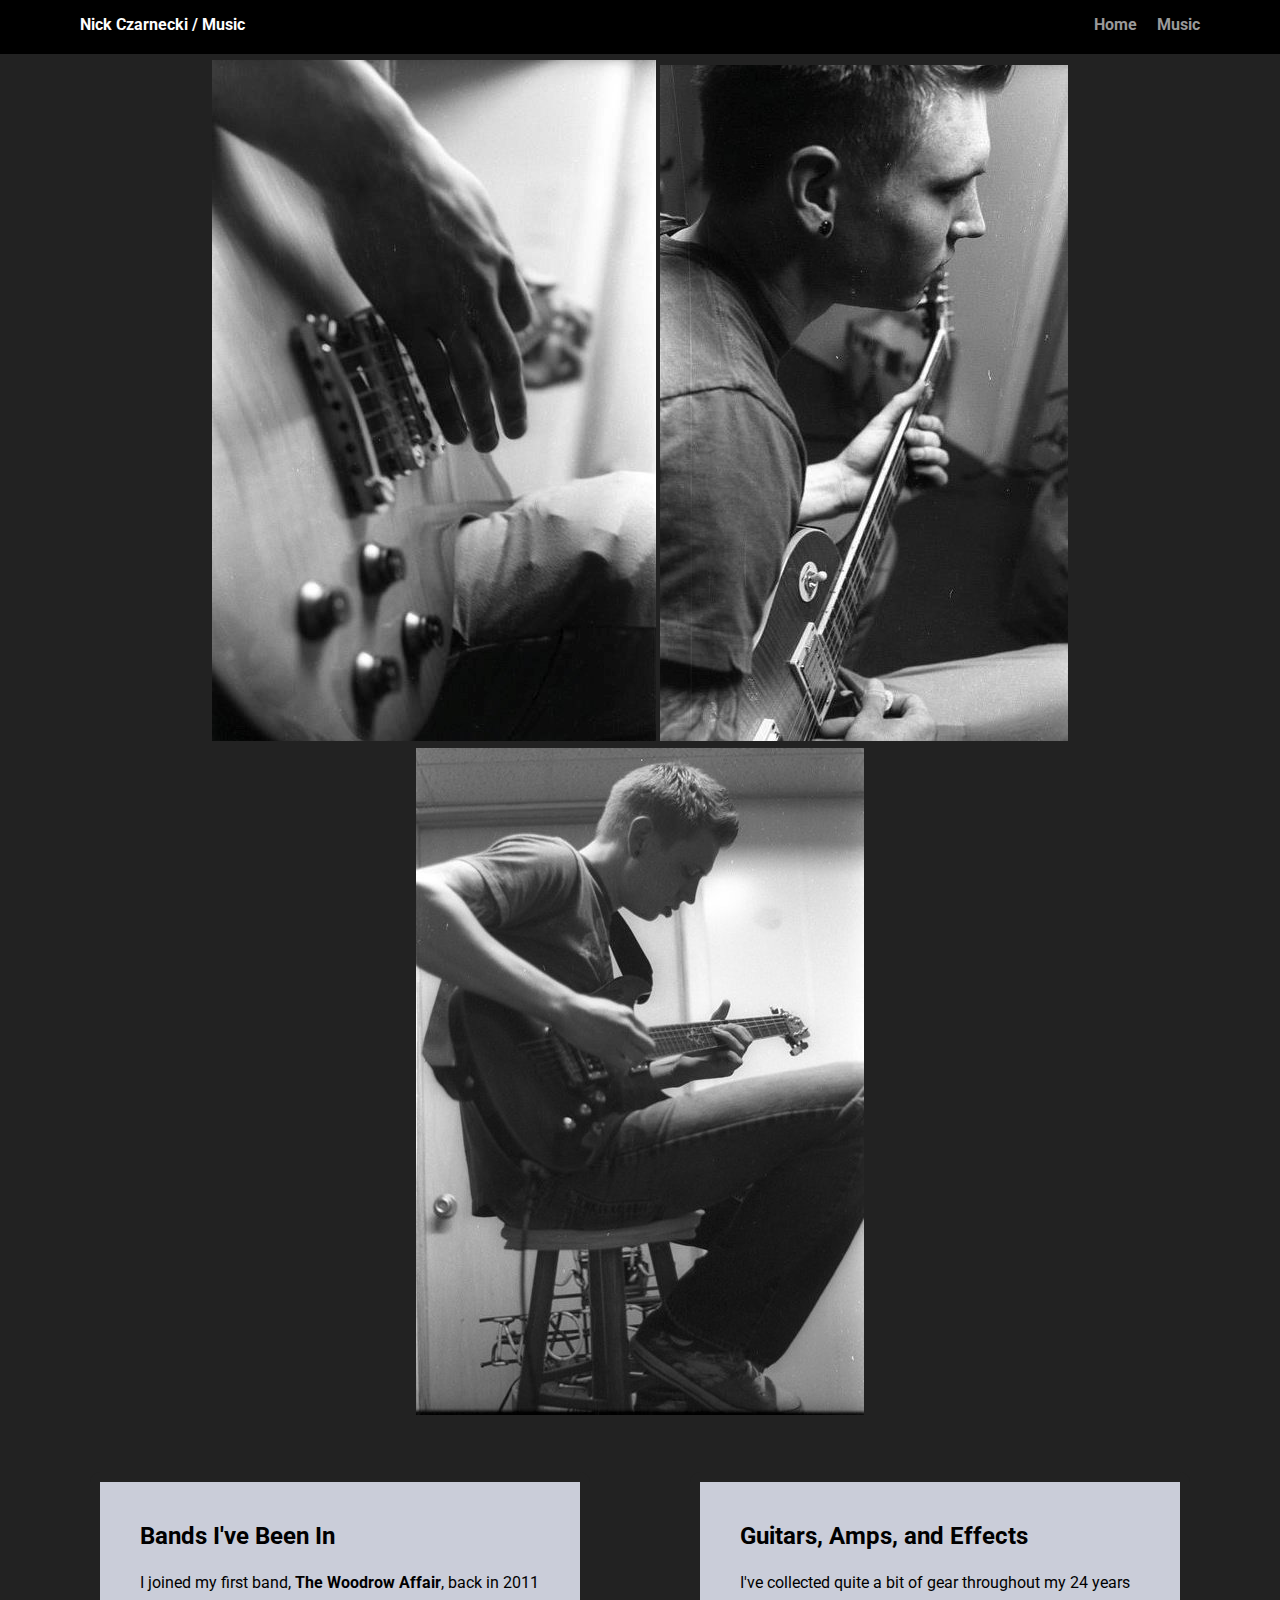
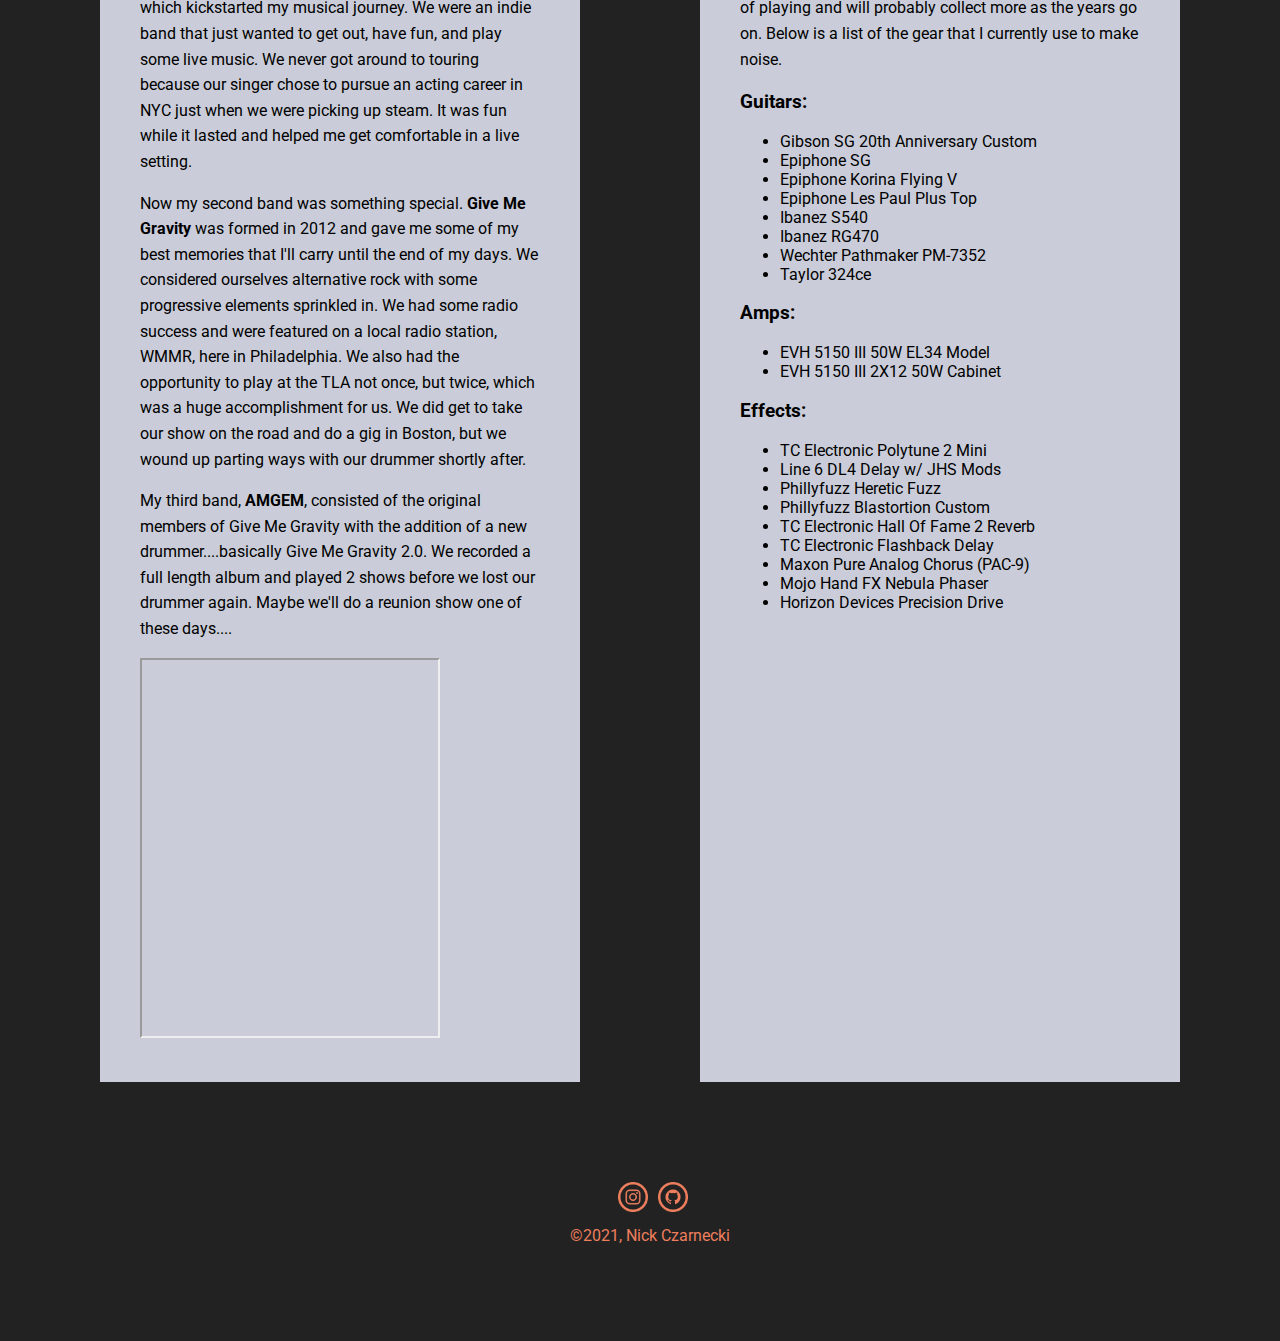
==== music.html @ 934c1c91 "Fixed icons and images.  Added music page and css" ====
<!DOCTYPE html>
<html lang="en">
  <head>
    <meta charset="utf-8" />
    <title>Nick Czarnecki / Music</title>
    <meta name="viewport" content="width=device-width, initial-scale=1.0" />
    <link rel="stylesheet" href="styles.css" />
    <link
      href="https://fonts.googleapis.com/css?family=Muli%7CRoboto:400,300,500,700,900"
      rel="stylesheet"
    />
  </head>
  <body>
    <div class="main-nav">
      <ul class="nav">
        <li class="name">Nick Czarnecki / Music</li>
        <li><a href="index.html">Home</a></li>
        <li><a href="music.html">Music</a></li>
      </ul>
    </div>

    <header class="music-header">
      <img src="images/guitar_1.jpg" alt="Man strumming on my Les Paul" />
      <img
        src="images/guitar_2.jpg"
        alt="Man sitting on a stool with a Les Paul guitar"
      />
      <img src="images/guitar_3.jpg" alt="Man playing an Ibanez SZ guitar" />
      <!-- <h1 class="music-header">Music: My Favorite Hobby</h1> -->
    </header>

    <main class="flex">
      <div class="music-card">
        <h2>Bands I've Been In</h2>
        <p>
          I joined my first band,
          <a
            class="band-link"
            href="https://soundcloud.com/thewoodrowaffair/tracks"
            target="_blank"
            >The Woodrow Affair</a
          >, back in 2011 which kickstarted my musical journey. We were an indie
          band that just wanted to get out, have fun, and play some live music.
          We never got around to touring because our singer chose to pursue an
          acting career in NYC just when we were picking up steam. It was fun
          while it lasted and helped me get comfortable in a live setting.
        </p>
        <p>
          Now my second band was something special.
          <a
            class="band-link"
            href="https://givemegravity.bandcamp.com/"
            target="_blank"
            >Give Me Gravity</a
          >
          was formed in 2012 and gave me some of my best memories that I'll
          carry until the end of my days. We considered ourselves alternative
          rock with some progressive elements sprinkled in. We had some radio
          success and were featured on a local radio station, WMMR, here in
          Philadelphia. We also had the opportunity to play at the TLA not once,
          but twice, which was a huge accomplishment for us. We did get to take
          our show on the road and do a gig in Boston, but we wound up parting
          ways with our drummer shortly after.
        </p>
        <p>
          My third band,
          <a
            class="band-link"
            href="https://open.spotify.com/artist/213hD2aVMEkRI5JkRqK61h?si=sMcV8FlZQZipqwZtog1-ww"
            target="_blank"
            >AMGEM</a
          >, consisted of the original members of Give Me Gravity with the
          addition of a new drummer....basically Give Me Gravity 2.0. We
          recorded a full length album and played 2 shows before we lost our
          drummer again. Maybe we'll do a reunion show one of these days....
        </p>
        <iframe
          src="https://open.spotify.com/embed/artist/213hD2aVMEkRI5JkRqK61h"
          width="300"
          height="380"
          allow="encrypted-media"
        ></iframe>
      </div>

      <div class="music-card">
        <h2>Guitars, Amps, and Effects</h2>
        <p>
          I've collected quite a bit of gear throughout my 24 years of playing
          and will probably collect more as the years go on. Below is a list of
          the gear that I currently use to make noise.
        </p>
        <h3>Guitars:</h3>
        <ul>
          <li>Gibson SG 20th Anniversary Custom</li>
          <li>Epiphone SG</li>
          <li>Epiphone Korina Flying V</li>
          <li>Epiphone Les Paul Plus Top</li>
          <li>Ibanez S540</li>
          <li>Ibanez RG470</li>
          <li>Wechter Pathmaker PM-7352</li>
          <li>Taylor 324ce</li>
        </ul>
        <h3>Amps:</h3>
        <ul>
          <li>EVH 5150 III 50W EL34 Model</li>
          <li>EVH 5150 III 2X12 50W Cabinet</li>
        </ul>
        <h3>Effects:</h3>
        <ul>
          <li>TC Electronic Polytune 2 Mini</li>
          <li>Line 6 DL4 Delay w/ JHS Mods</li>
          <li>Phillyfuzz Heretic Fuzz</li>
          <li>Phillyfuzz Blastortion Custom</li>
          <li>TC Electronic Hall Of Fame 2 Reverb</li>
          <li>TC Electronic Flashback Delay</li>
          <li>Maxon Pure Analog Chorus (PAC-9)</li>
          <li>Mojo Hand FX Nebula Phaser</li>
          <li>Horizon Devices Precision Drive</li>
        </ul>
      </div>
    </main>
    <footer>
      <ul>
        <li>
          <a
            href="https://www.instagram.com/hailtheczar/?hl=en"
            class="social instagram"
            >Instagram</a
          >
        </li>
        <li>
          <a href="https://www.github.com/HailTheCzar" class="social github"
            >Github</a
          >
        </li>
      </ul>
      <p class="copyright">&copy;2021, Nick Czarnecki</p>
    </footer>
  </body>
</html>
---- styles.css ----
/* Global Layout Set-up */
* {
  box-sizing: border-box;
}

body {
  margin: 0;
  padding: 0;
  text-align: center;
  font-family: "Roboto", sans-serif;
  color: rgb(0, 0, 0);
  background: #222;
}
/* Link Styles */

a {
  text-decoration: none;
  color: #999;
}
a:hover {
  color: #ee7e5d;
}
.band-link {
  font-weight: 700;
  color: rgb(0, 0, 0);
}

/* Section Styles */

.main-nav {
  width: 100%;
  background: black;
  min-height: 30px;
  padding: 10px;
  position: fixed;
  text-align: center;
}
.nav {
  display: flex;
  justify-content: space-around;
  font-weight: 700;
  list-style-type: none;
  margin: 0 auto;
  padding: 0;
}

.nav .name {
  display: block;
  margin-right: auto;
  color: #fdfdfd;
}
.name:hover {
  color: #ee7e5d;
}
.nav li {
  padding: 5px 10px 10px 10px;
}
.nav a {
  transition: all 0.5s;
}
.nav a:hover {
  color: #ee7e5d;
}
.main-header {
  text-align: center;
  background: url("/NicholasCzarnecki.github.io/images/Philadelphia_Skyline.jpg")
    no-repeat center;
  background-size: 1000px;
  overflow: hidden;
  padding-top: 60px;
}
header {
  line-height: 1.5;
}
header .profile-image {
  margin-top: 50px;
  width: auto;
  height: 200px;
  border-radius: 20%;
  border: 3px solid #ee7e5d;
  transition: all 0.5s;
}
header .profile-image:hover {
  transform: scale(1.2) rotate(360deg);
}
.music-header {
  text-align: center;
  background-size: 1000px;
  overflow: hidden;
  padding-top: 60px;
  color: #cacdd9;
}
.tag {
  background-color: #00000075;
  color: #ee7e5d;
  padding: 10px;
  border-radius: 5px;
  display: table;
  margin: 10px auto;
}
.location {
  background-color: #00000075;
  color: #ee7e5d;
  font-weight: 500;
}
.card {
  margin: 30px;
  padding: 20px 40px 40px;
  max-width: 500px;
  text-align: left;
  background: #cacdd9;
  border: 5px solid #222;
  border-radius: 10px;
  transition: all 0.5s;
}
.card:hover {
  border-color: #ee7e5d;
}
.music-card {
  margin: 30px;
  padding: 20px 40px 40px;
  max-width: 500px;
  text-align: left;
  background: #cacdd9;
  border: 10px solid #222;
  border-radius: 10px;
  transition: all 0.5s;
}
.music-card:hover {
  border-color: #000;
}

ul.skills {
  padding: 0;
  text-align: center;
}

.skills li {
  border-radius: 6px;
  display: inline-block;
  background: #ee7e5d;
  color: white;
  padding: 5px 10px;
  margin: 2px;
}

.skills li:hover {
  border: 2px solid #222;
  color: #222;
}

.skills li:nth-child(odd) {
  background: #222;
}

.skills li:hover:nth-child(odd) {
  border: 2px solid #ee7e5d;
  color: #ee7e5d;
}

footer {
  width: 100%;
  min-height: 30px;
  padding: 20px 0 40px 20px;
}

footer .copyright {
  color: #ee7e5d;
  top: -8px;
  font-size: 0.75em;
}

footer ul {
  list-style-type: none;
  margin: 0;
  padding: 0;
}

footer ul li {
  display: inline-block;
}

a.social {
  display: inline-block;
  text-indent: -9999px;
  margin-left: 5px;
  width: 30px;
  height: 30px;
  background-size: 30px 30px;
  transition: all 0.5s;
}
a.instagram {
  background-image: url(images/instagram.png);
}
a.github {
  background-image: url(images/github.png);
}
a.linkedin {
  background-image: url(images/linkedin.png);
}
a.social:hover {
  transform: scale(1.5) rotate(360deg);
}
.clearfix {
  clear: both;
}

/* Styles for larger screens */
@media screen and (min-width: 720px) {
  .flex {
    display: -ms-flexbox; /* TWEENER - IE 10 */
    display: flex;
    max-width: 1200px;
    -ms-flex-pack: distribute;
    justify-content: space-around;
    margin: 0 auto;
  }

  header {
    min-height: 470px;
  }

  .nav {
    max-width: 1200px;
    padding: 0 30px;
  }

  main {
    padding-top: 20px;
  }

  main p {
    line-height: 1.6em;
  }

  footer {
    font-size: 1.3em;
    max-width: 1200px;
    margin: 40px auto;
  }
}
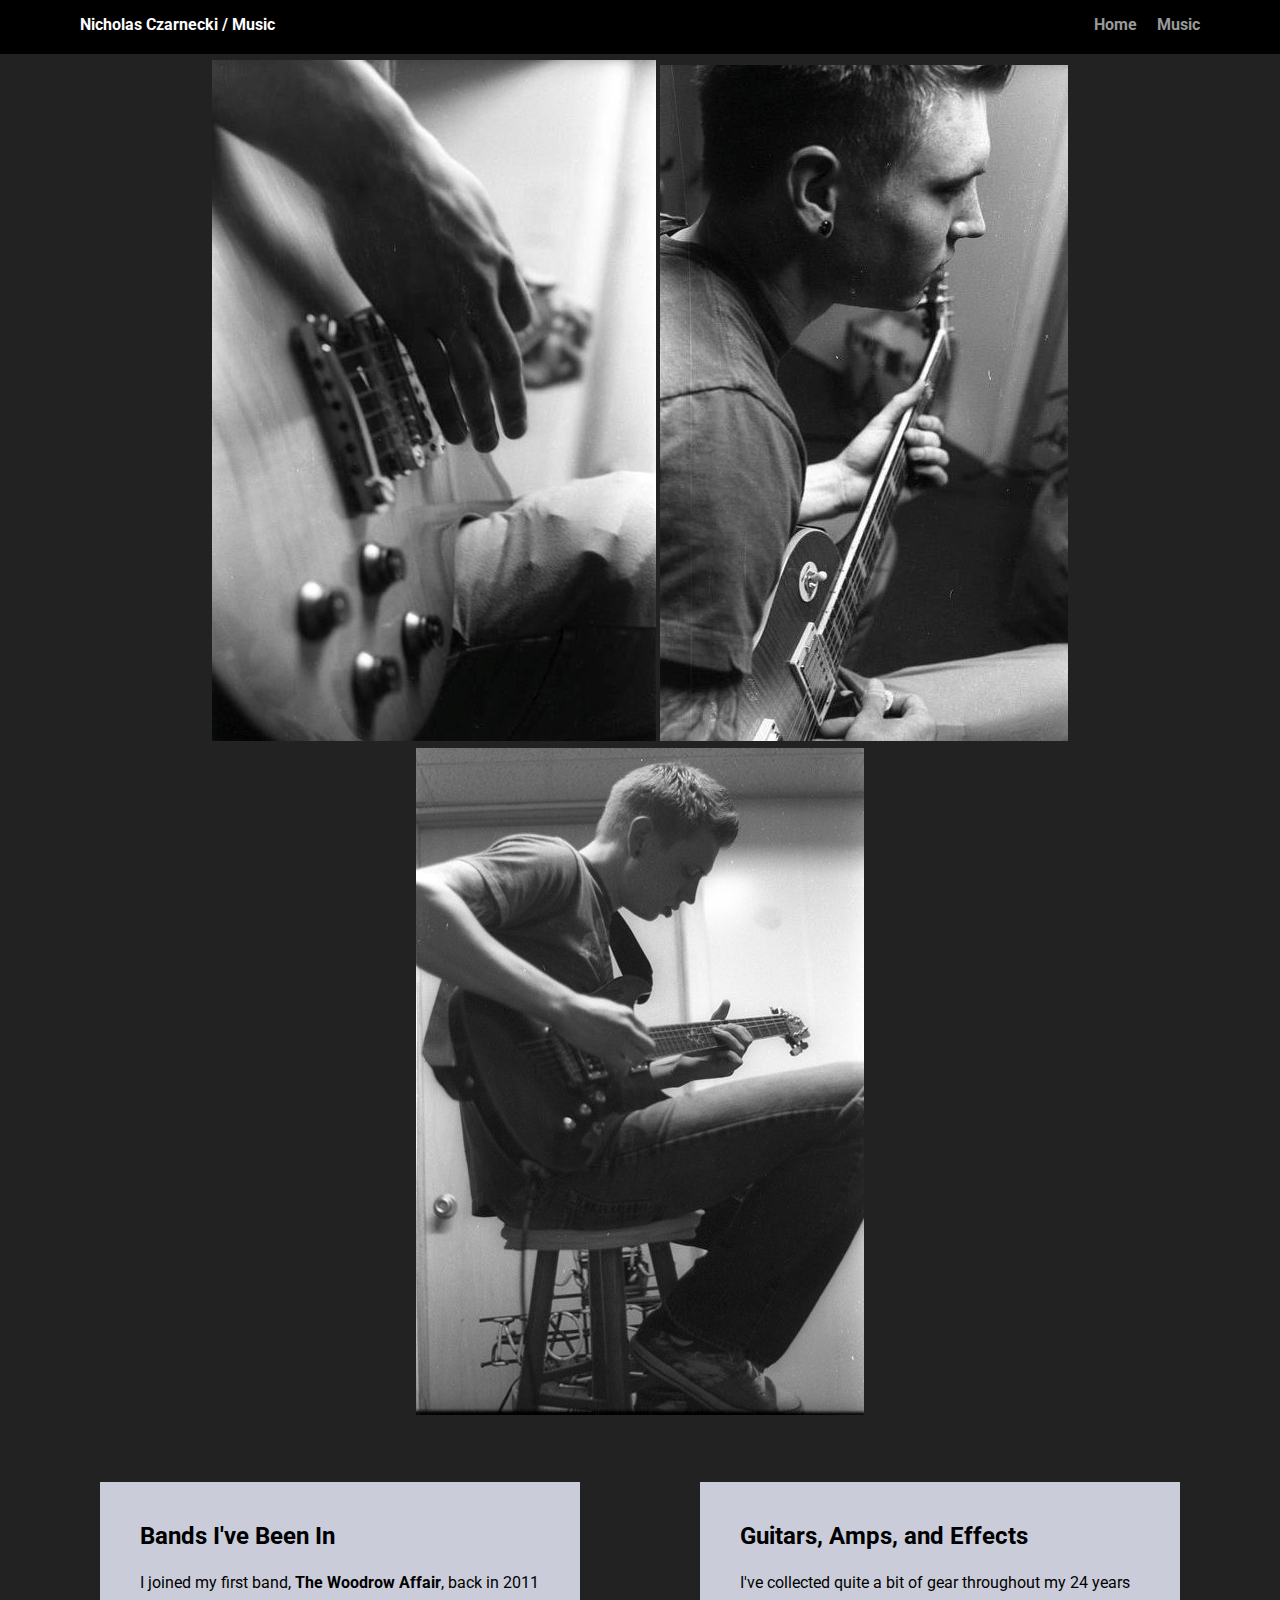
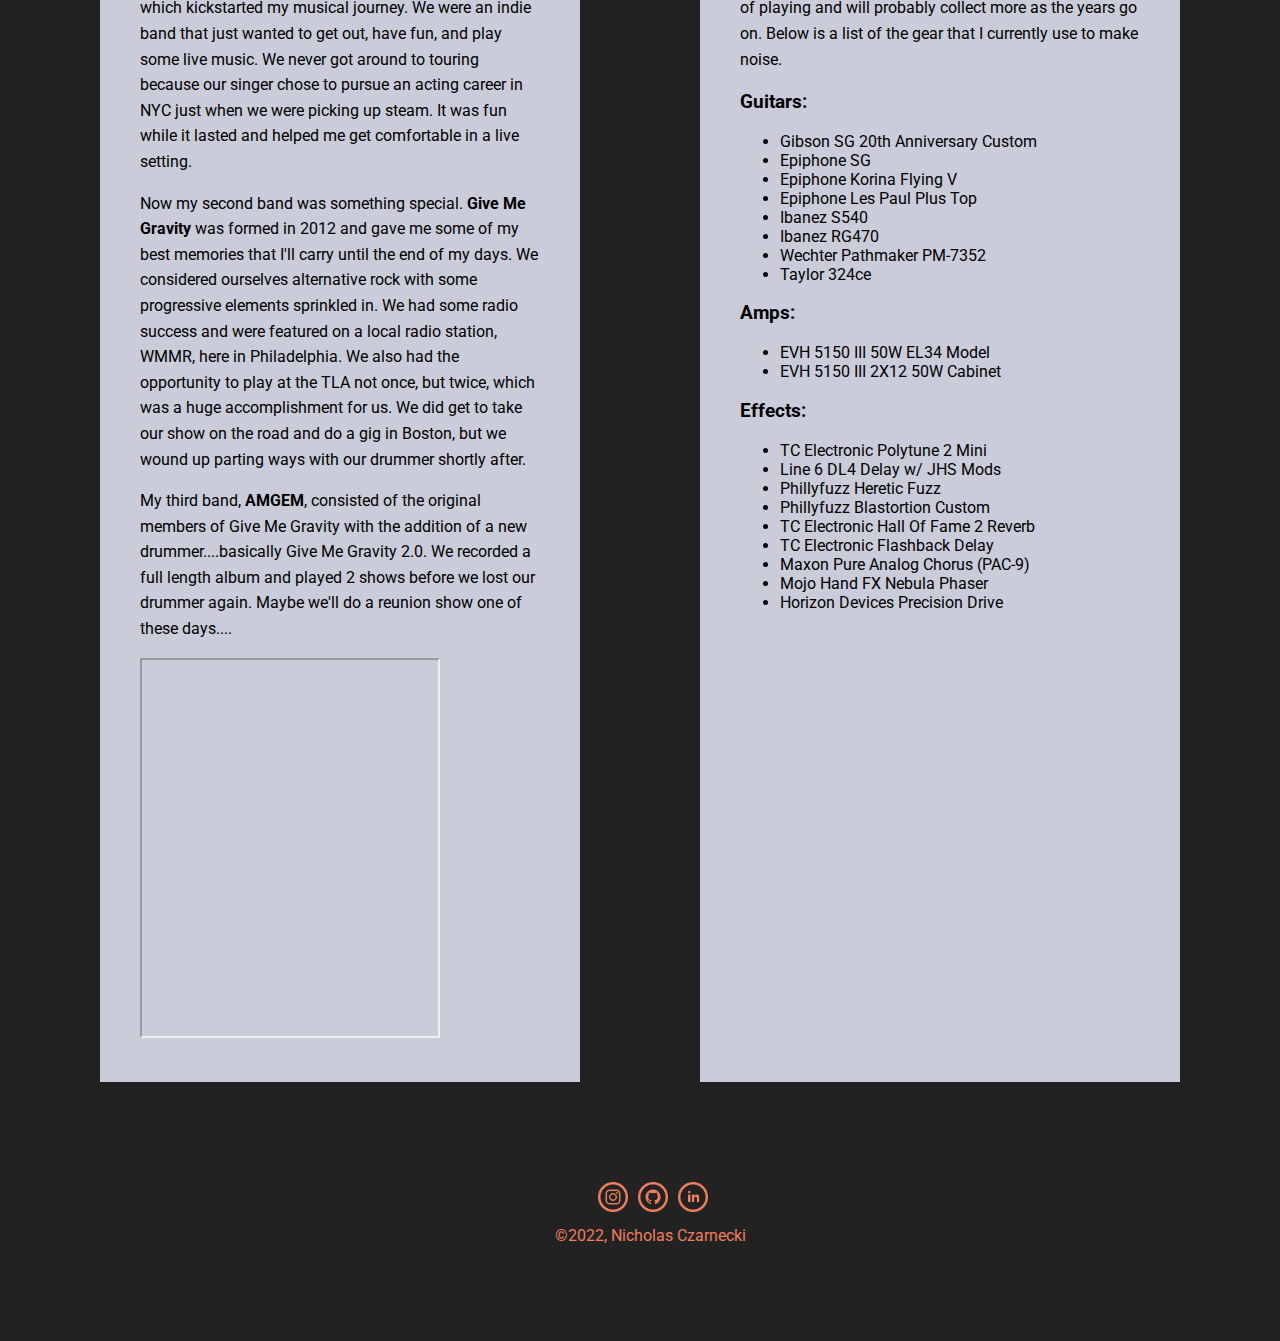
==== commit 620905cd: "Cleaned up html and css files" ====
--- a/music.html
+++ b/music.html
@@ -2,7 +2,7 @@
 <html lang="en">
   <head>
     <meta charset="utf-8" />
-    <title>Nick Czarnecki / Music</title>
+    <title>Nicholas Czarnecki / Music</title>
     <meta name="viewport" content="width=device-width, initial-scale=1.0" />
     <link rel="stylesheet" href="styles.css" />
     <link
@@ -13,7 +13,7 @@
   <body>
     <div class="main-nav">
       <ul class="nav">
-        <li class="name">Nick Czarnecki / Music</li>
+        <li class="name">Nicholas Czarnecki / Music</li>
         <li><a href="index.html">Home</a></li>
         <li><a href="music.html">Music</a></li>
       </ul>
@@ -133,8 +133,16 @@
             >Github</a
           >
         </li>
+        <li>
+          <a
+            href="https://www.linkedin.com/in/nicholas-czarnecki/"
+            target="_blank"
+            class="social linkedin"
+            >LinkedIn</a
+          >
+        </li>
       </ul>
-      <p class="copyright">&copy;2021, Nick Czarnecki</p>
+      <p class="copyright">&copy;2022, Nicholas Czarnecki</p>
     </footer>
   </body>
 </html>
--- a/styles.css
+++ b/styles.css
@@ -17,9 +17,11 @@
   text-decoration: none;
   color: #999;
 }
+
 a:hover {
   color: #ee7e5d;
 }
+
 .band-link {
   font-weight: 700;
   color: rgb(0, 0, 0);
@@ -35,6 +37,7 @@
   position: fixed;
   text-align: center;
 }
+
 .nav {
   display: flex;
   justify-content: space-around;
@@ -49,18 +52,23 @@
   margin-right: auto;
   color: #fdfdfd;
 }
+
 .name:hover {
   color: #ee7e5d;
 }
+
 .nav li {
   padding: 5px 10px 10px 10px;
 }
+
 .nav a {
   transition: all 0.5s;
 }
+
 .nav a:hover {
   color: #ee7e5d;
 }
+
 .main-header {
   text-align: center;
   background: url("/NicholasCzarnecki.github.io/images/Philadelphia_Skyline.jpg")
@@ -69,9 +77,11 @@
   overflow: hidden;
   padding-top: 60px;
 }
+
 header {
   line-height: 1.5;
 }
+
 header .profile-image {
   margin-top: 50px;
   width: auto;
@@ -80,9 +90,11 @@
   border: 3px solid #ee7e5d;
   transition: all 0.5s;
 }
+
 header .profile-image:hover {
   transform: scale(1.2) rotate(360deg);
 }
+
 .music-header {
   text-align: center;
   background-size: 1000px;
@@ -90,6 +102,7 @@
   padding-top: 60px;
   color: #cacdd9;
 }
+
 .tag {
   background-color: #00000075;
   color: #ee7e5d;
@@ -98,11 +111,13 @@
   display: table;
   margin: 10px auto;
 }
+
 .location {
   background-color: #00000075;
   color: #ee7e5d;
   font-weight: 500;
 }
+
 .card {
   margin: 30px;
   padding: 20px 40px 40px;
@@ -113,9 +128,11 @@
   border-radius: 10px;
   transition: all 0.5s;
 }
+
 .card:hover {
   border-color: #ee7e5d;
 }
+
 .music-card {
   margin: 30px;
   padding: 20px 40px 40px;
@@ -192,15 +209,15 @@
 a.instagram {
   background-image: url(images/instagram.png);
 }
+
 a.github {
   background-image: url(images/github.png);
 }
+
 a.linkedin {
   background-image: url(images/linkedin.png);
 }
-a.social:hover {
-  transform: scale(1.5) rotate(360deg);
-}
+
 .clearfix {
   clear: both;
 }
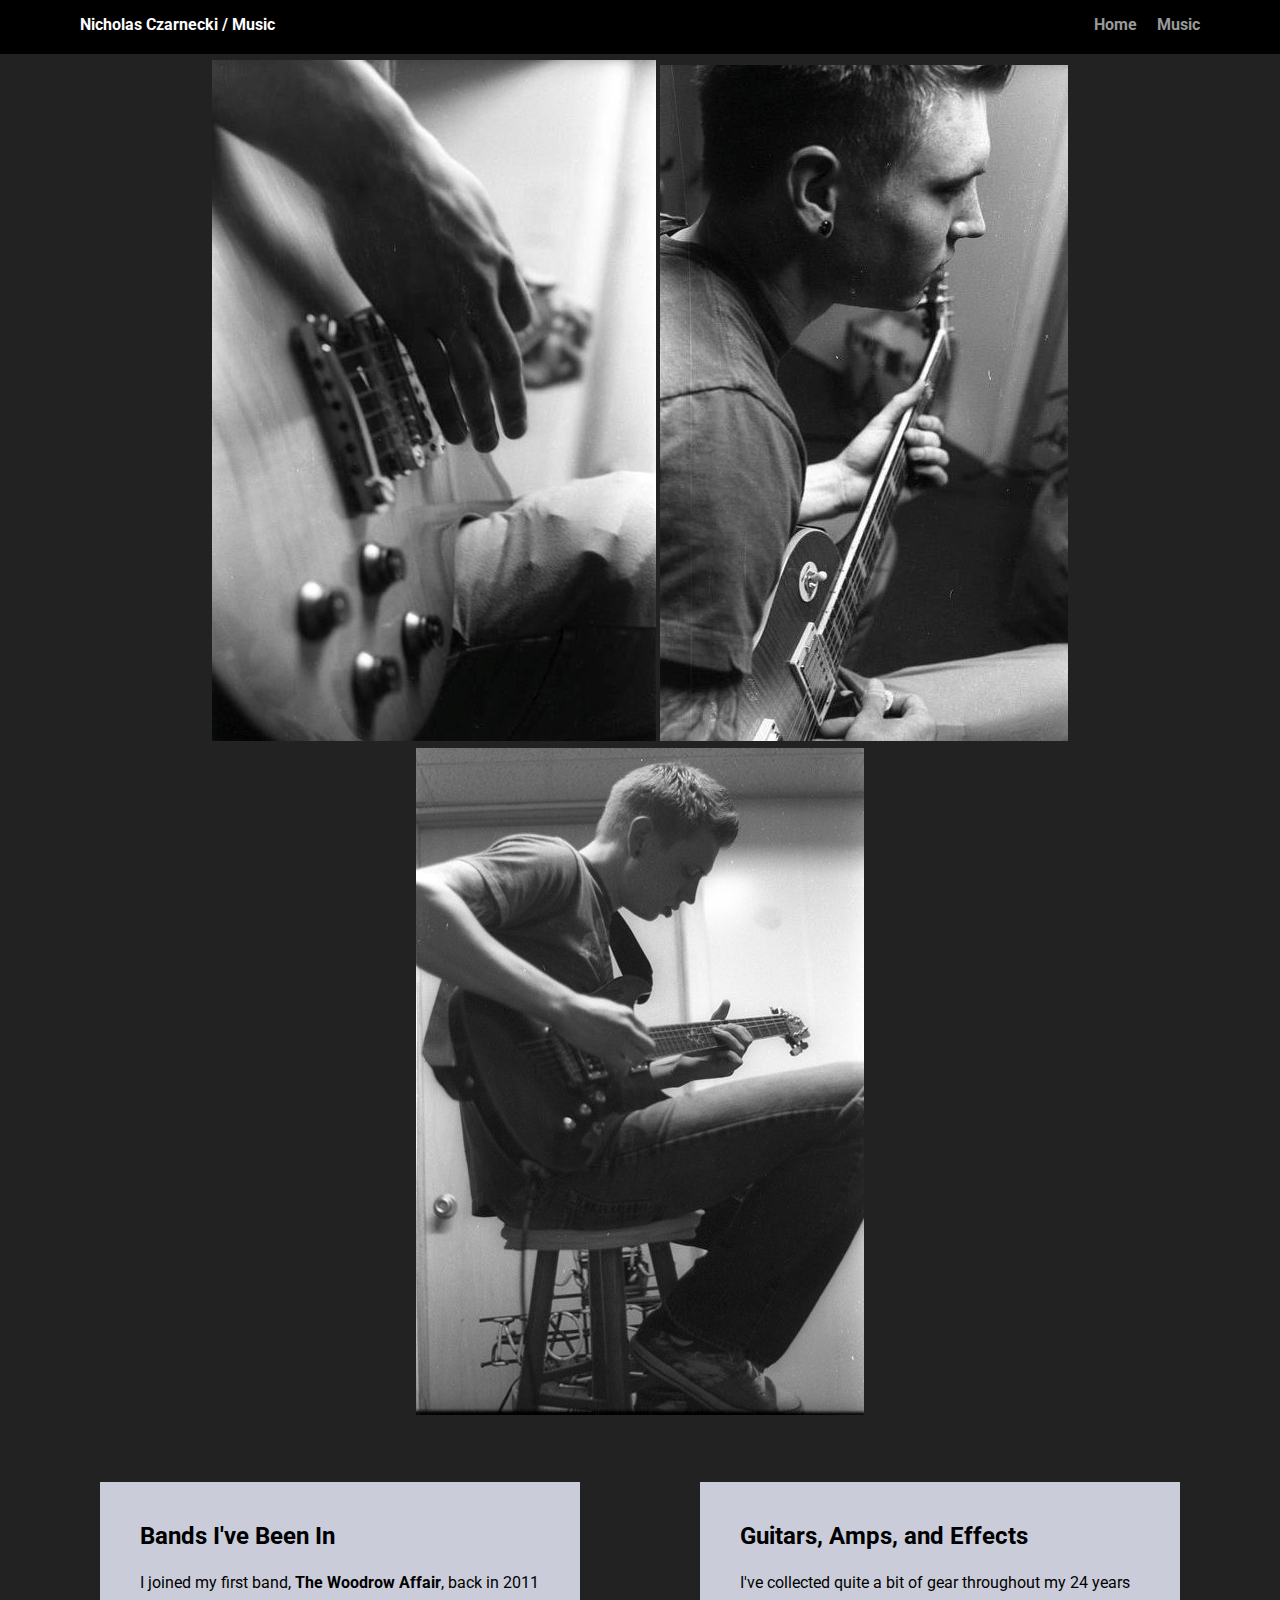
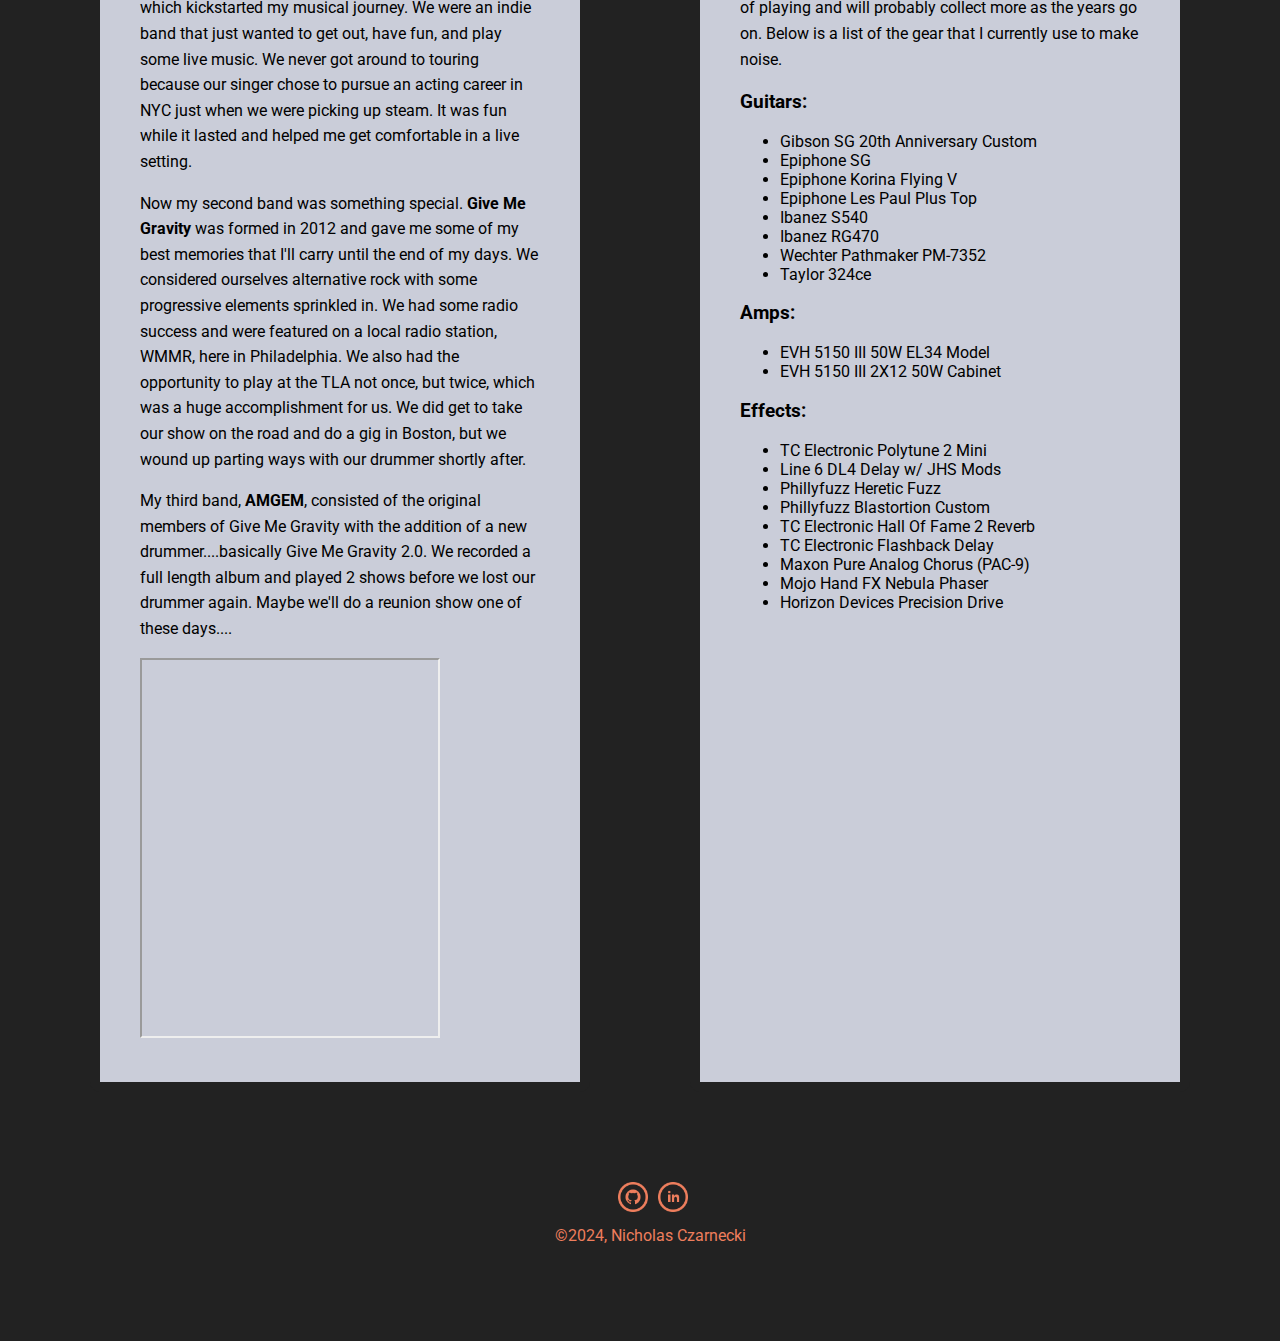
==== commit 05092301: "Slight changes" ====
--- a/music.html
+++ b/music.html
@@ -122,13 +122,6 @@
     <footer>
       <ul>
         <li>
-          <a
-            href="https://www.instagram.com/hailtheczar/?hl=en"
-            class="social instagram"
-            >Instagram</a
-          >
-        </li>
-        <li>
           <a href="https://www.github.com/HailTheCzar" class="social github"
             >Github</a
           >
@@ -142,7 +135,7 @@
           >
         </li>
       </ul>
-      <p class="copyright">&copy;2022, Nicholas Czarnecki</p>
+      <p class="copyright">&copy;2024, Nicholas Czarnecki</p>
     </footer>
   </body>
 </html>
--- a/styles.css
+++ b/styles.css
@@ -71,10 +71,8 @@
 
 .main-header {
   text-align: center;
-  background: url("/NicholasCzarnecki.github.io/images/Philadelphia_Skyline.jpg")
-    no-repeat center;
+  background: url("/images/Philadelphia_Skyline.jpg") no-repeat center;
   background-size: 1000px;
-  overflow: hidden;
   padding-top: 60px;
 }
 
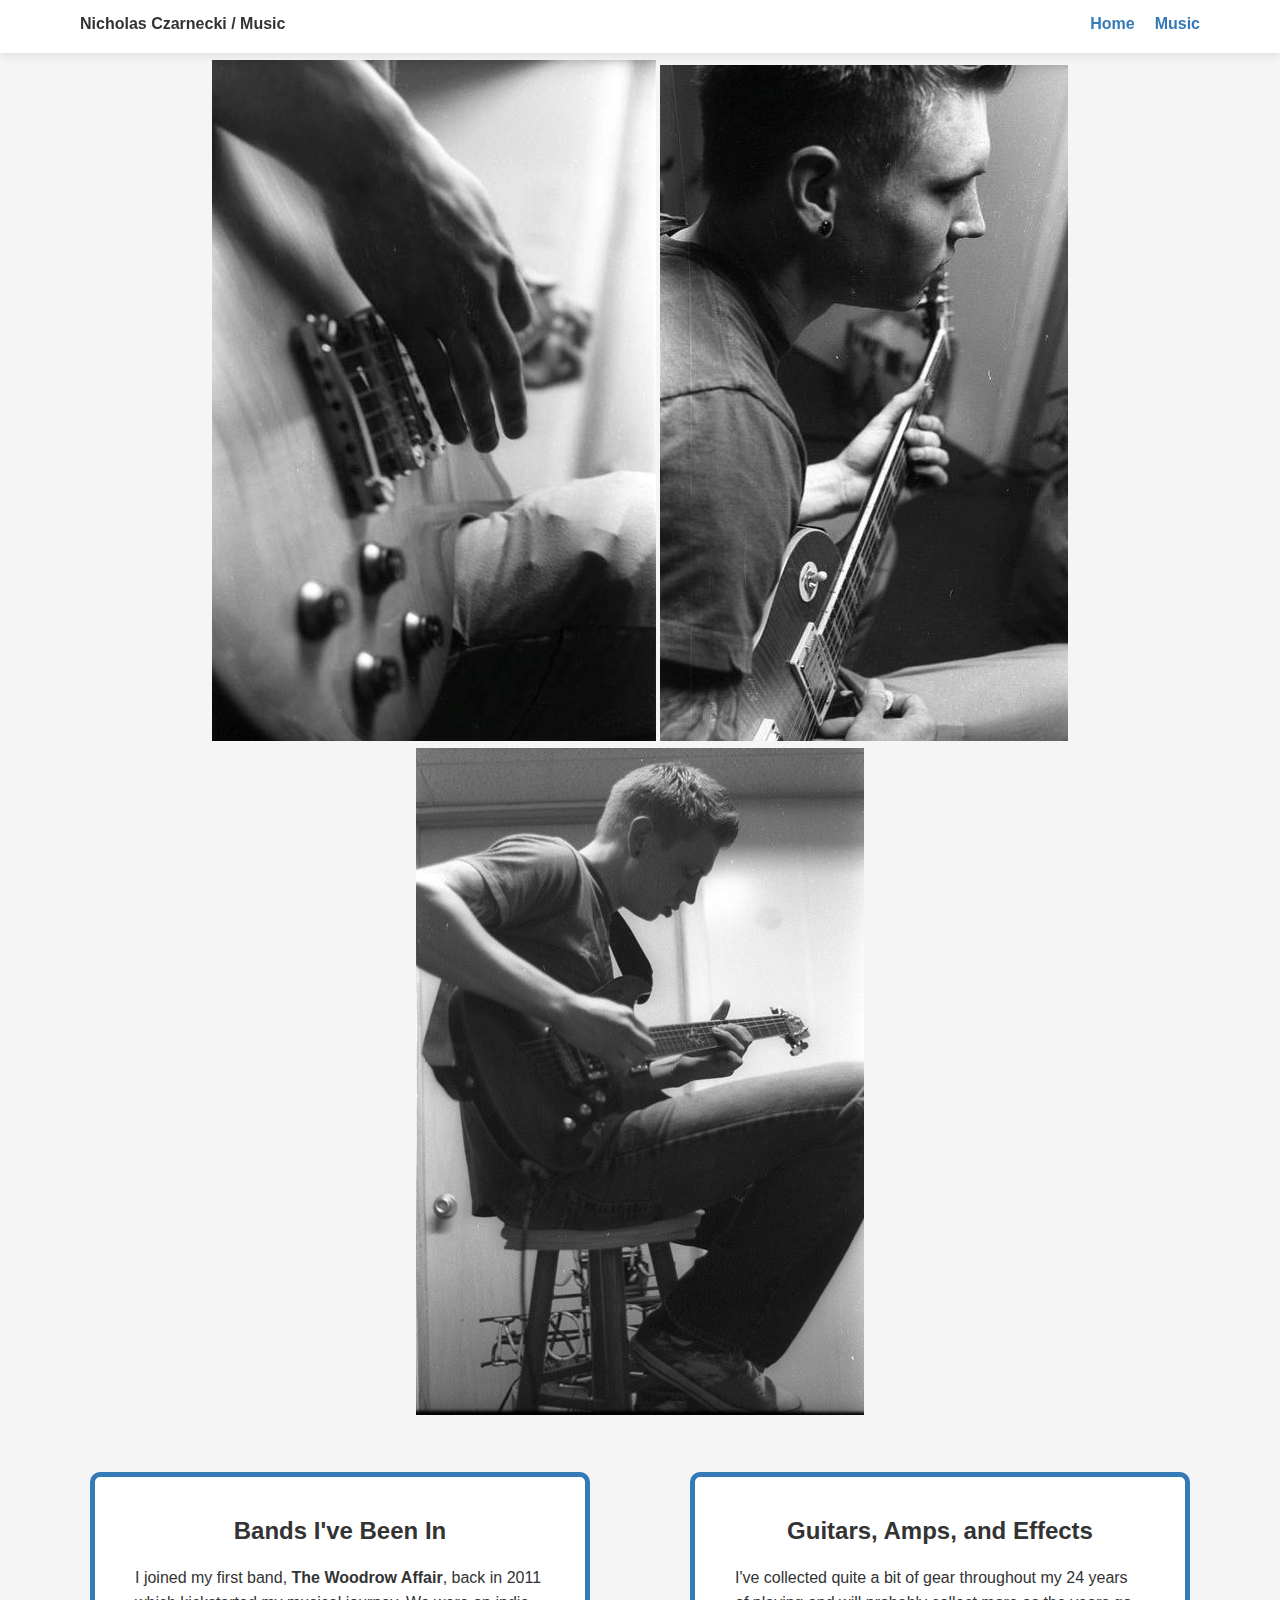
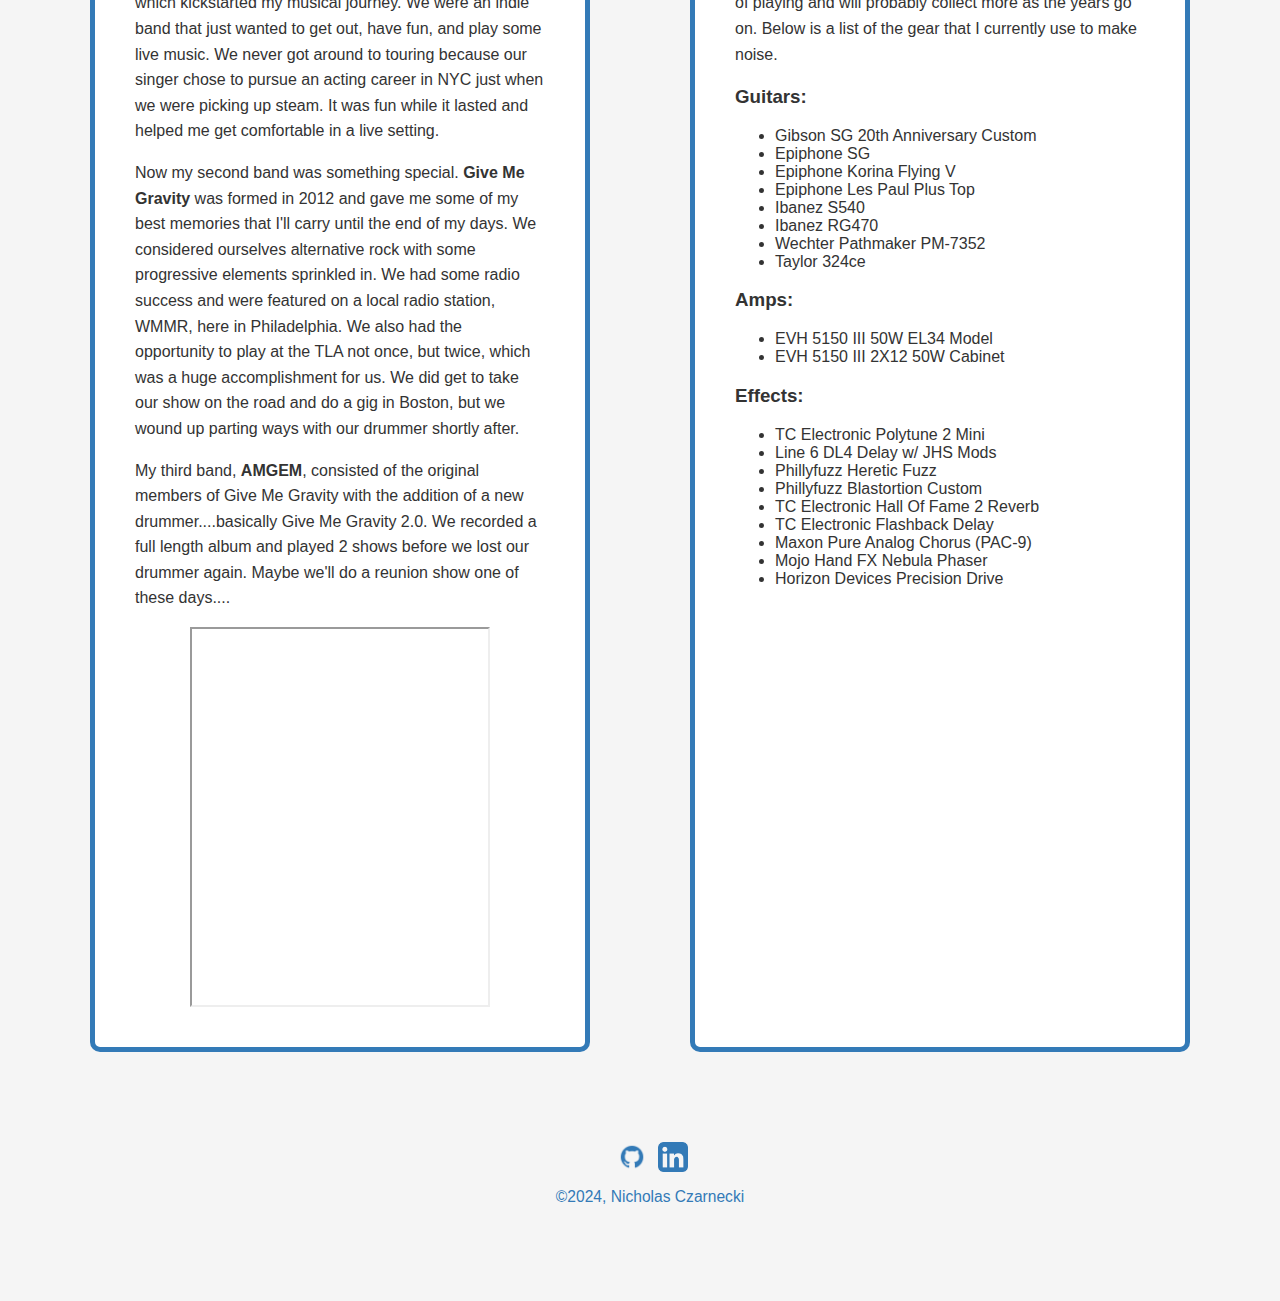
==== commit eda7052f: "Facelift" ====
--- a/music.html
+++ b/music.html
@@ -26,7 +26,6 @@
         alt="Man sitting on a stool with a Les Paul guitar"
       />
       <img src="images/guitar_3.jpg" alt="Man playing an Ibanez SZ guitar" />
-      <!-- <h1 class="music-header">Music: My Favorite Hobby</h1> -->
     </header>
 
     <main class="flex">
@@ -74,12 +73,14 @@
           recorded a full length album and played 2 shows before we lost our
           drummer again. Maybe we'll do a reunion show one of these days....
         </p>
-        <iframe
-          src="https://open.spotify.com/embed/artist/213hD2aVMEkRI5JkRqK61h"
-          width="300"
-          height="380"
-          allow="encrypted-media"
-        ></iframe>
+        <div class="music-embed">
+          <iframe
+            src="https://open.spotify.com/embed/artist/213hD2aVMEkRI5JkRqK61h"
+            width="300"
+            height="380"
+            allow="encrypted-media"
+          ></iframe>
+        </div>
       </div>
 
       <div class="music-card">
--- a/styles.css
+++ b/styles.css
@@ -7,35 +7,41 @@
   margin: 0;
   padding: 0;
   text-align: center;
-  font-family: "Roboto", sans-serif;
-  color: rgb(0, 0, 0);
-  background: #222;
-}
+  font-family: "Open Sans", sans-serif;
+  color: #333;
+  background: #f5f5f5;
+}
+
+h2 {
+  text-align: center;
+}
+
 /* Link Styles */
 
 a {
   text-decoration: none;
-  color: #999;
+  color: #337ab7;
 }
 
 a:hover {
-  color: #ee7e5d;
+  color: #23527c;
 }
 
 .band-link {
   font-weight: 700;
-  color: rgb(0, 0, 0);
+  color: #333;
 }
 
 /* Section Styles */
 
 .main-nav {
   width: 100%;
-  background: black;
+  background: #fff;
   min-height: 30px;
   padding: 10px;
   position: fixed;
   text-align: center;
+  box-shadow: 0 2px 10px rgba(0, 0, 0, 0.1);
 }
 
 .nav {
@@ -50,11 +56,7 @@
 .nav .name {
   display: block;
   margin-right: auto;
-  color: #fdfdfd;
-}
-
-.name:hover {
-  color: #ee7e5d;
+  color: #333;
 }
 
 .nav li {
@@ -66,13 +68,13 @@
 }
 
 .nav a:hover {
-  color: #ee7e5d;
+  color: #23527c;
 }
 
 .main-header {
   text-align: center;
-  background: url("/images/Philadelphia_Skyline.jpg") no-repeat center;
-  background-size: 1000px;
+  background: url("/images/TechBG.png") no-repeat center;
+  background-size: cover;
   padding-top: 60px;
 }
 
@@ -85,12 +87,8 @@
   width: auto;
   height: 200px;
   border-radius: 20%;
-  border: 3px solid #ee7e5d;
-  transition: all 0.5s;
-}
-
-header .profile-image:hover {
-  transform: scale(1.2) rotate(360deg);
+  border: 3px solid #fff;
+  transition: transform 0.5s ease-in-out;
 }
 
 .music-header {
@@ -98,22 +96,14 @@
   background-size: 1000px;
   overflow: hidden;
   padding-top: 60px;
-  color: #cacdd9;
+  color: #333;
 }
 
 .tag {
-  background-color: #00000075;
-  color: #ee7e5d;
-  padding: 10px;
+  color: #fff;
   border-radius: 5px;
   display: table;
-  margin: 10px auto;
-}
-
-.location {
-  background-color: #00000075;
-  color: #ee7e5d;
-  font-weight: 500;
+  margin: 3px auto;
 }
 
 .card {
@@ -121,14 +111,25 @@
   padding: 20px 40px 40px;
   max-width: 500px;
   text-align: left;
-  background: #cacdd9;
-  border: 5px solid #222;
+  background: #fff;
+  border: 5px solid #337ab7;
   border-radius: 10px;
   transition: all 0.5s;
 }
 
 .card:hover {
-  border-color: #ee7e5d;
+  border-color: #23527c;
+}
+
+.card2 {
+  margin: 30px auto;
+  padding: 20px;
+  max-height: fit-content;
+  text-align: left;
+  background: #fff;
+  border: 5px solid #337ab7;
+  border-radius: 10px;
+  transition: all 0.5s;
 }
 
 .music-card {
@@ -136,13 +137,18 @@
   padding: 20px 40px 40px;
   max-width: 500px;
   text-align: left;
-  background: #cacdd9;
-  border: 10px solid #222;
+  background: #fff;
+  border: 5px solid #337ab7;
   border-radius: 10px;
   transition: all 0.5s;
 }
 .music-card:hover {
-  border-color: #000;
+  border-color: #23527c;
+}
+
+.music-embed {
+  display: flex;
+  justify-content: center;
 }
 
 ul.skills {
@@ -153,24 +159,10 @@
 .skills li {
   border-radius: 6px;
   display: inline-block;
-  background: #ee7e5d;
+  background: #337ab7;
   color: white;
   padding: 5px 10px;
   margin: 2px;
-}
-
-.skills li:hover {
-  border: 2px solid #222;
-  color: #222;
-}
-
-.skills li:nth-child(odd) {
-  background: #222;
-}
-
-.skills li:hover:nth-child(odd) {
-  border: 2px solid #ee7e5d;
-  color: #ee7e5d;
 }
 
 footer {
@@ -180,7 +172,7 @@
 }
 
 footer .copyright {
-  color: #ee7e5d;
+  color: #337ab7;
   top: -8px;
   font-size: 0.75em;
 }
@@ -204,16 +196,13 @@
   background-size: 30px 30px;
   transition: all 0.5s;
 }
-a.instagram {
-  background-image: url(images/instagram.png);
-}
 
 a.github {
-  background-image: url(images/github.png);
+  background-image: url(images/icons8-github-64.png);
 }
 
 a.linkedin {
-  background-image: url(images/linkedin.png);
+  background-image: url(images/icons8-linkedin-52.png);
 }
 
 .clearfix {
@@ -254,3 +243,4 @@
     margin: 40px auto;
   }
 }
+
